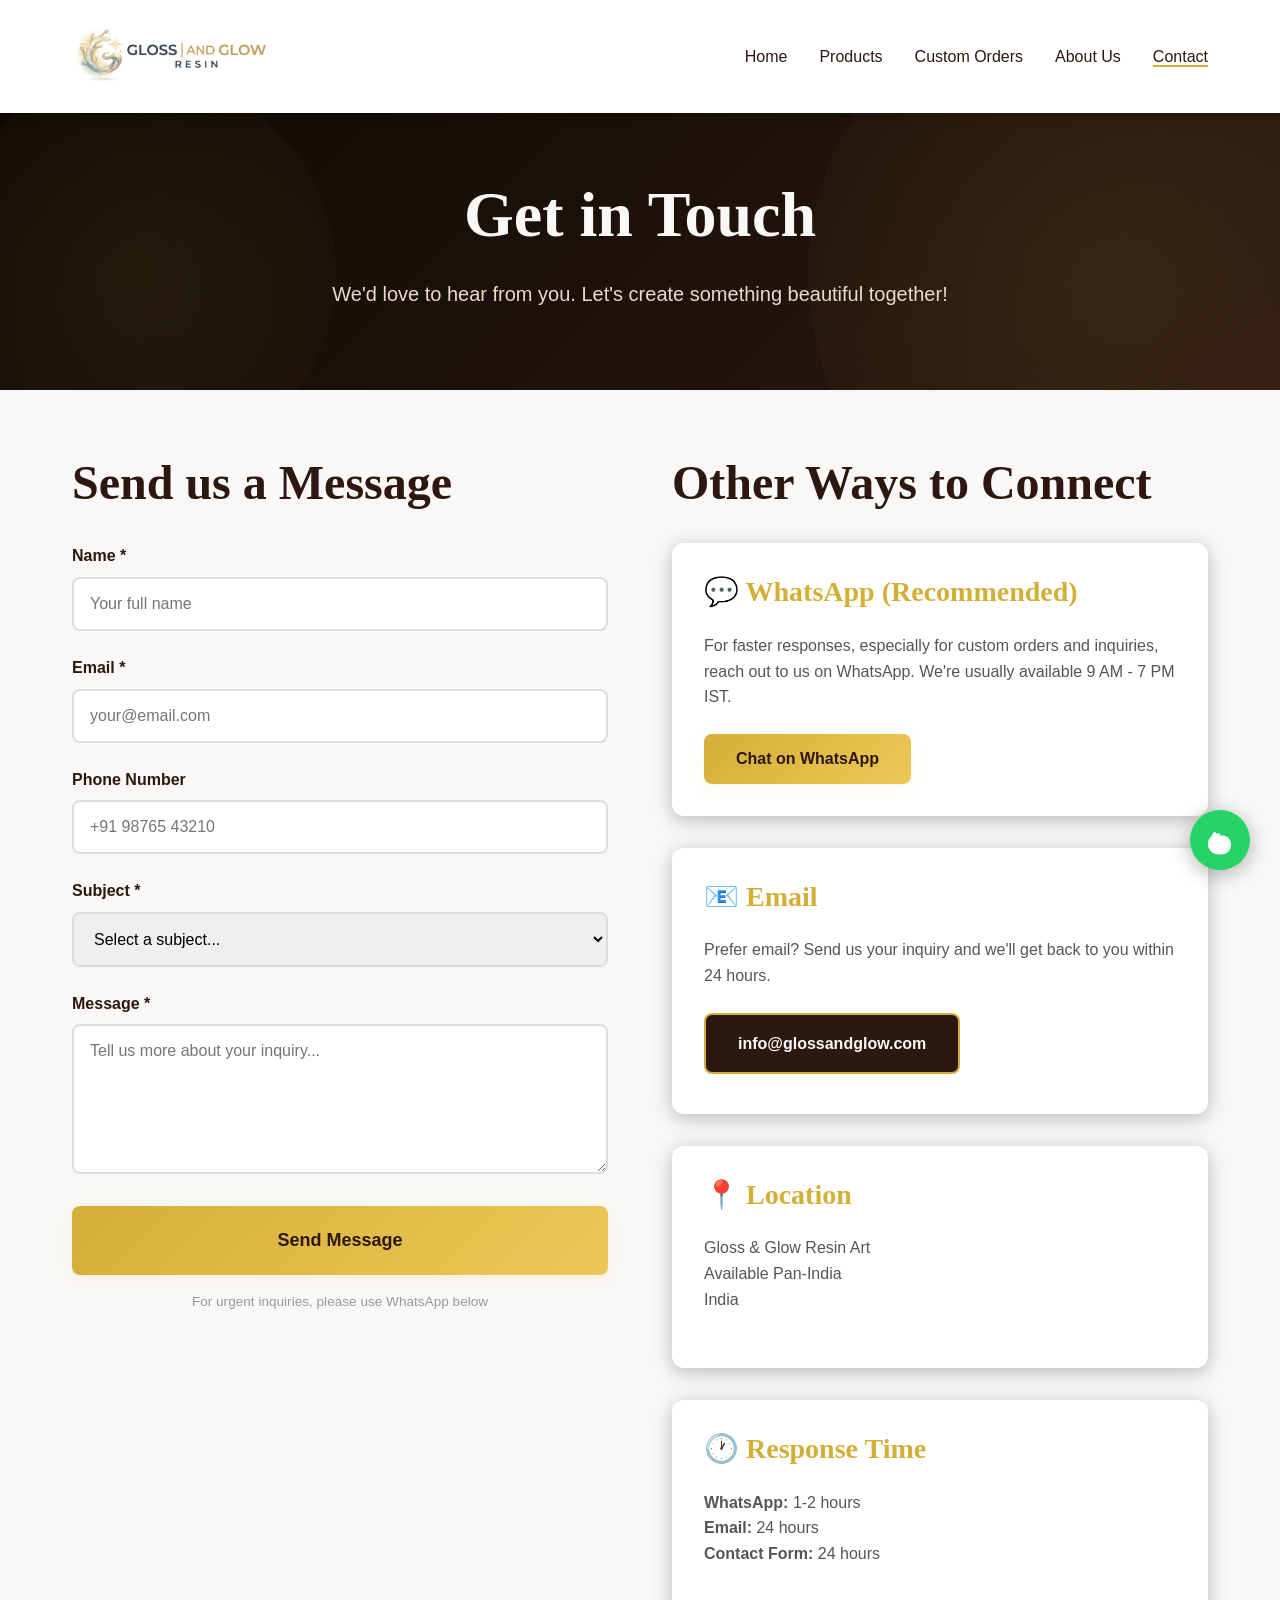
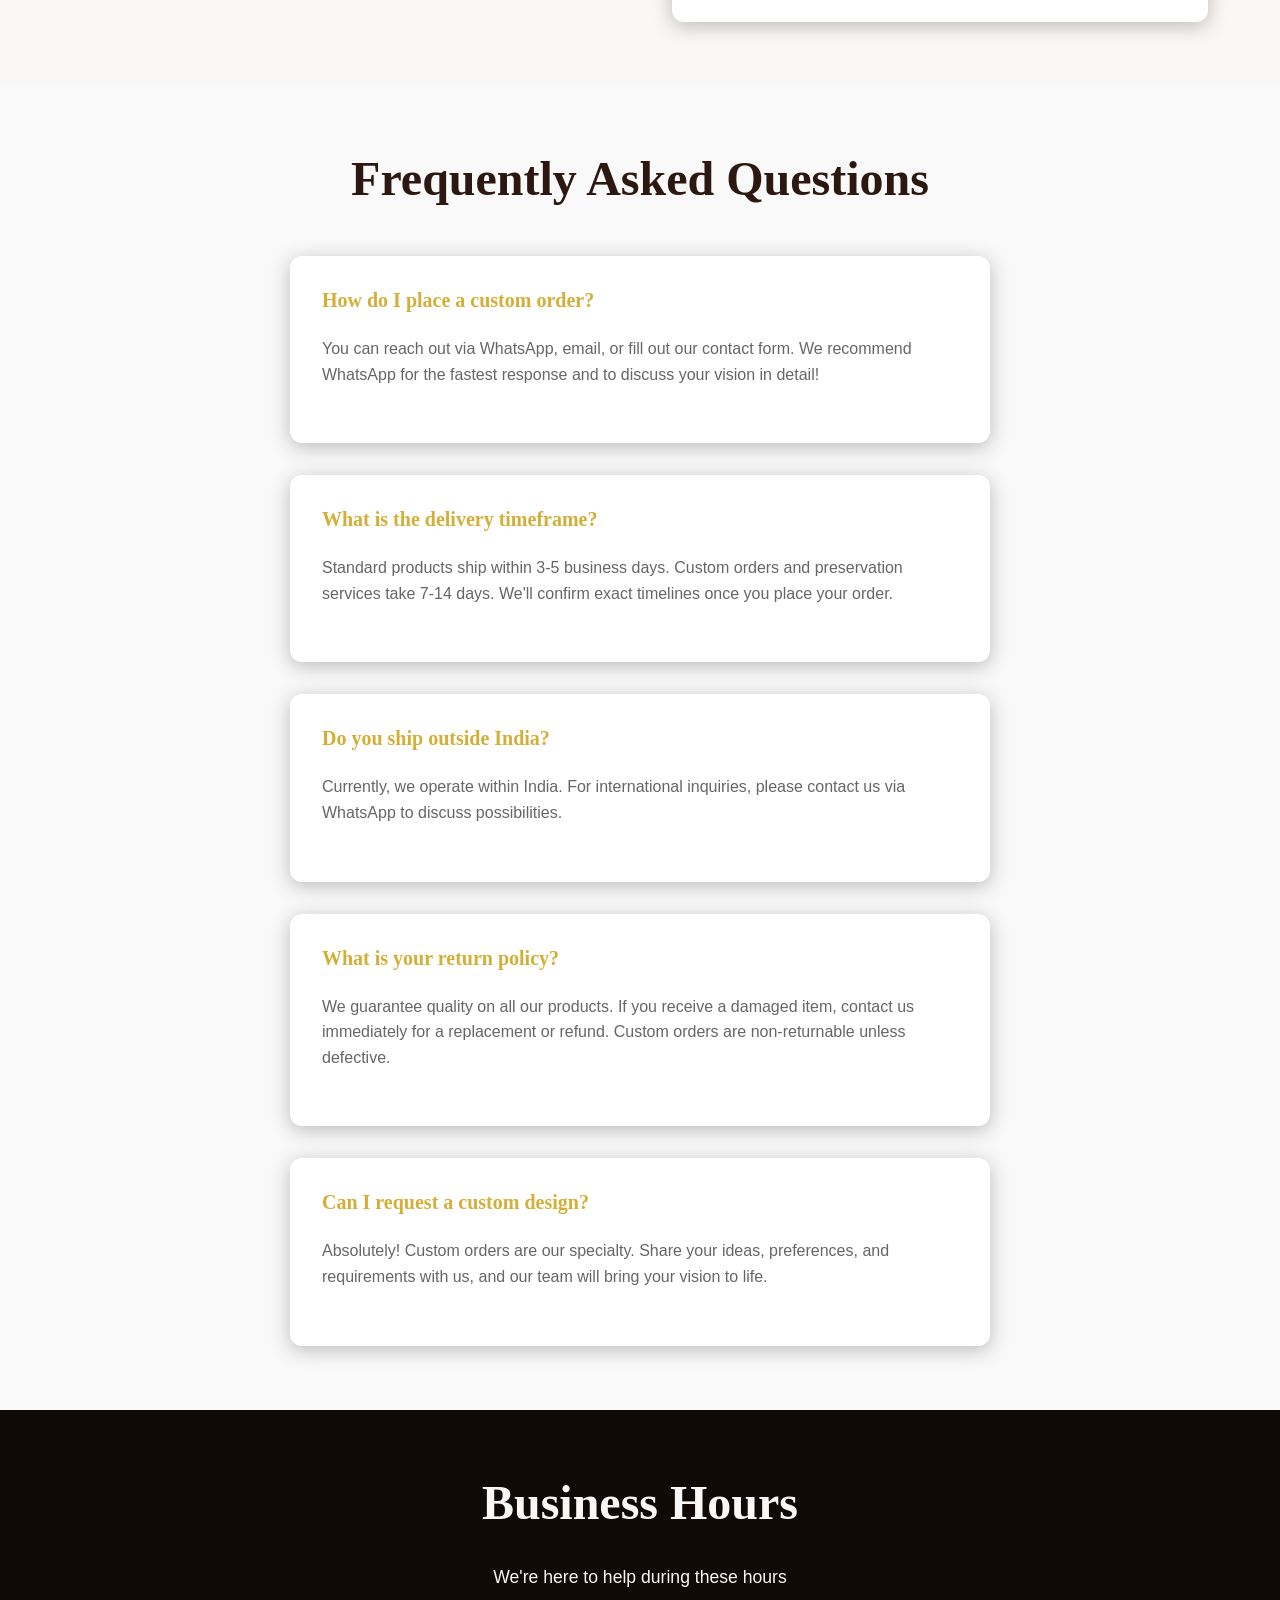
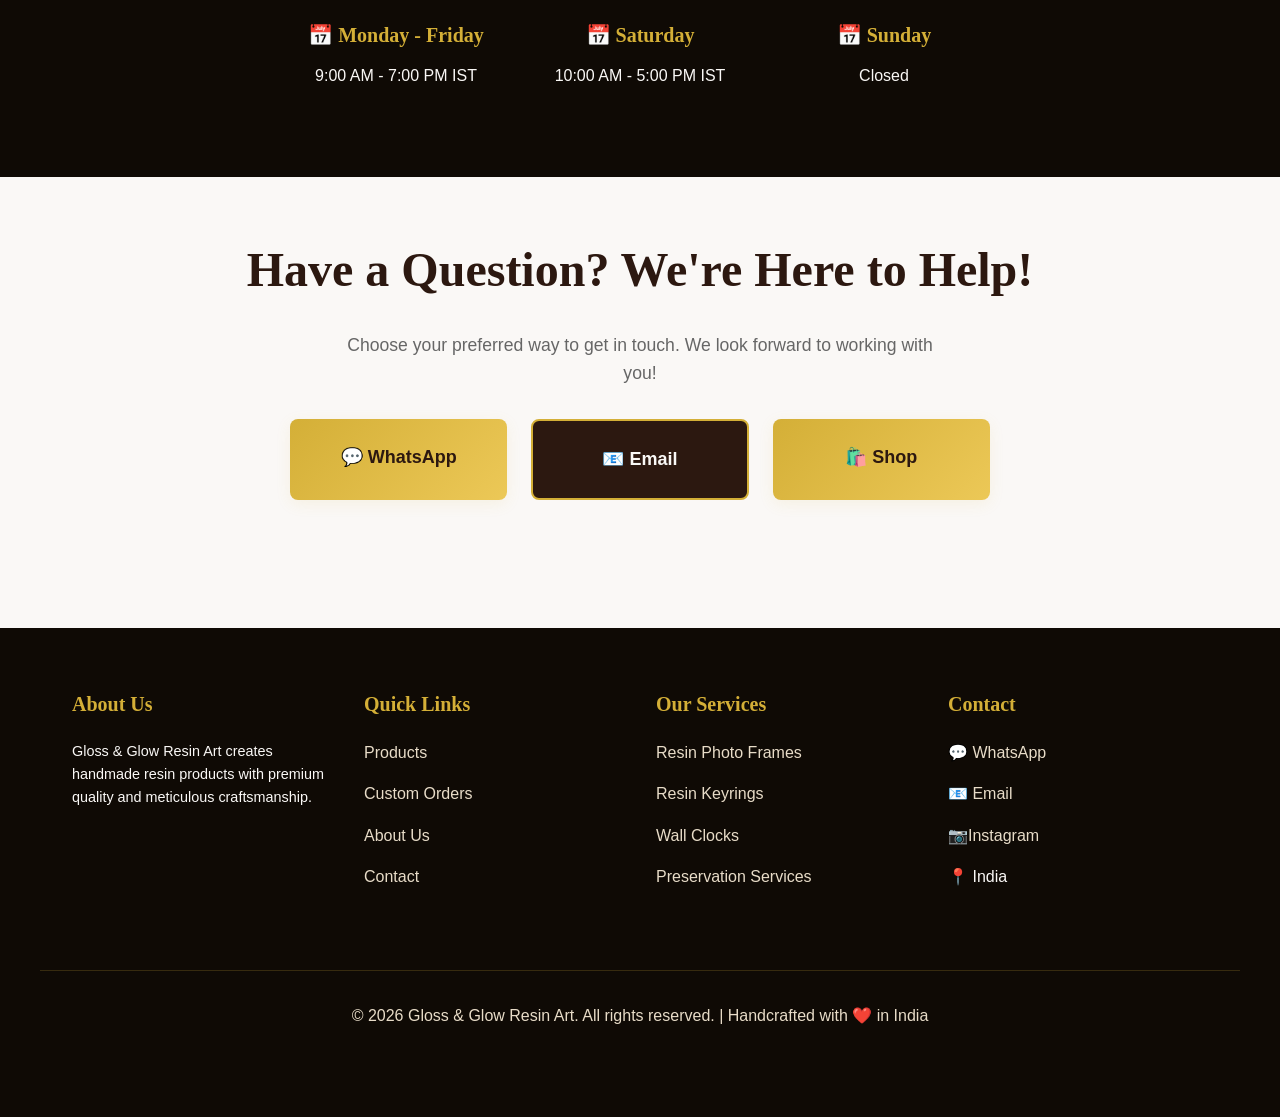
==== contact.html @ 52f79e6a "Initial commit Created from https://vercel.com/new" ====
<!DOCTYPE html>
<html lang="en">
<head>
  <meta charset="UTF-8">
  <meta name="viewport" content="width=device-width, initial-scale=1.0">
  <meta name="description" content="Contact Gloss & Glow Resin Art - Get in touch for inquiries, custom orders, and support">
  <meta name="keywords" content="contact, customer support, inquiries, custom orders, resin art">
  <meta name="author" content="Gloss & Glow Resin Art">
  
  <!-- Open Graph Tags -->
  <meta property="og:title" content="Contact Us - Gloss & Glow Resin Art">
  <meta property="og:description" content="Get in touch with our team for inquiries and custom orders">
  <meta property="og:type" content="website">
  
  <title>Contact Us - Gloss & Glow Resin Art</title>
  <link rel="stylesheet" href="css/styles.css">
  <link rel="icon" type="image/png" href="assets/images/favicon.png">
</head>
<body>
  <!-- HEADER & NAVIGATION -->
  <header>
    <div class="header-content">
      <a href="index.html" class="logo">
        <img src="assets/images/logo.jpeg" alt="Gloss & Glow Resin Art Logo" class="logo-img">
      </a>
      
      <nav>
        <ul>
          <li><a href="index.html">Home</a></li>
          <li><a href="products.html">Products</a></li>
          <li><a href="custom-orders.html">Custom Orders</a></li>
          <li><a href="about.html">About Us</a></li>
          <li><a href="contact.html">Contact</a></li>
        </ul>
      </nav>
<button class="hamburger" id="hamburger-toggle" aria-label="Toggle navigation menu">
        <span></span>
        <span></span>
        <span></span>
      </button>
      
    </div>
  </header>


  <!-- FLOATING WHATSAPP BUTTON -->
  <a href="javascript:void(0)" class="whatsapp-float" onclick="openWhatsAppCustom('general')" title="Chat with us on WhatsApp">
    <svg viewBox="0 0 24 24" fill="white">
      <path d="M17.472 14.382c-.297-.149-1.758-.867-2.03-.967-.273-.099-.471-.148-.67.15-.197.297-.767.966-.94 1.164-.173.199-.347.223-.644.075-.297-.15-1.255-.463-2.39-1.475-.883-.788-1.48-1.761-1.653-2.059-.173-.297-.018-.458.13-.606.134-.133.298-.347.446-.52.149-.174.198-.298.298-.497.099-.198.05-.371-.025-.52-.075-.149-.669-1.612-.916-2.207-.242-.579-.487-.5-.67-.51-.173-.008-.371-.01-.57-.01-.198 0-.52.074-.792.372-.272.297-1.04 1.016-1.04 2.479 0 1.462 1.065 2.875 1.213 3.074.149.198 2.096 3.2 5.076 4.487.709.306 1.262.489 1.694.625.712.227 1.36.195 1.871.118.571-.085 1.758-.719 2.006-1.413.248-.694.248-1.289.173-1.413-.074-.124-.272-.198-.57-.347m-5.421-7.403h-.004a9.87 9.87 0 00-4.782 1.176c-1.592.887-2.848 2.217-3.448 3.719-.643 1.671-.595 3.449.068 5.122.667 1.673 1.995 3.1 3.718 3.924 1.672.748 3.97.922 6.203.471 2.555-.51 4.659-2.312 5.204-4.842.312-1.47.226-3.004-.274-4.267-.5-1.262-1.386-2.322-2.653-2.972-1.267-.65-3.093-.92-4.842-.331zm0 0"/>
    </svg>
    <div class="whatsapp-tooltip">Chat with us!</div>
  </a>

  <!-- MAIN CONTENT -->
  <main>
    <!-- HERO SECTION -->
    <section class="hero" style="padding: 4rem var(--spacing-lg) 3rem;">
      <div class="hero-content">
        <h1>Get in Touch</h1>
        <p>We'd love to hear from you. Let's create something beautiful together!</p>
      </div>
    </section>

    <!-- CONTACT SECTION -->
    <section class="section section-light">
      <div class="container">
        <div class="grid grid-2" style="gap: var(--spacing-2xl);">
          <!-- CONTACT FORM -->
          <div class="animate-on-scroll">
            <h2 style="margin-bottom: var(--spacing-lg);">Send us a Message</h2>
            
            <form id="contact-form">
              <div class="form-group">
                <label for="name">Name *</label>
                <input type="text" id="name" name="name" required placeholder="Your full name">
              </div>

              <div class="form-group">
                <label for="email">Email *</label>
                <input type="email" id="email" name="email" required placeholder="your@email.com">
              </div>

              <div class="form-group">
                <label for="phone">Phone Number</label>
                <input type="tel" id="phone" name="phone" placeholder="+91 98765 43210">
              </div>

              <div class="form-group">
                <label for="subject">Subject *</label>
                <select id="subject" name="subject" required>
                  <option value="">Select a subject...</option>
                  <option value="inquiry">Product Inquiry</option>
                  <option value="custom">Custom Order</option>
                  <option value="preservation">Preservation Service</option>
                  <option value="support">Customer Support</option>
                  <option value="partnership">Partnership</option>
                  <option value="feedback">Feedback</option>
                </select>
              </div>

              <div class="form-group">
                <label for="message">Message *</label>
                <textarea id="message" name="message" required placeholder="Tell us more about your inquiry..."></textarea>
              </div>

              <button type="submit" class="btn btn-primary btn-lg btn-block">Send Message</button>
              <p style="font-size: 0.85rem; color: #999; margin-top: var(--spacing-sm); text-align: center;">
                For urgent inquiries, please use WhatsApp below
              </p>
            </form>
          </div>

          <!-- CONTACT INFO -->
          <div class="animate-on-scroll">
            <h2 style="margin-bottom: var(--spacing-lg);">Other Ways to Connect</h2>

            <div class="card" style="margin-bottom: var(--spacing-lg);">
              <div class="card-body">
                <h3 style="color: var(--primary-color); margin-bottom: var(--spacing-md);">💬 WhatsApp (Recommended)</h3>
                <p style="margin-bottom: var(--spacing-md); color: #555;">
                  For faster responses, especially for custom orders and inquiries, reach out to us on WhatsApp. We're usually available 9 AM - 7 PM IST.
                </p>
                <button class="btn btn-primary" onclick="openWhatsAppCustom('general')">
                  Chat on WhatsApp
                </button>
              </div>
            </div>

            <div class="card" style="margin-bottom: var(--spacing-lg);">
              <div class="card-body">
                <h3 style="color: var(--primary-color); margin-bottom: var(--spacing-md);">📧 Email</h3>
                <p style="margin-bottom: var(--spacing-md); color: #555;">
                  Prefer email? Send us your inquiry and we'll get back to you within 24 hours.
                </p>
                <a href="mailto:info@glossandglow.com" class="btn btn-secondary">
                  info@glossandglow.com
                </a>
              </div>
            </div>

            <div class="card" style="margin-bottom: var(--spacing-lg);">
              <div class="card-body">
                <h3 style="color: var(--primary-color); margin-bottom: var(--spacing-md);">📍 Location</h3>
                <p style="color: #555;">
                  Gloss & Glow Resin Art<br>
                  Available Pan-India<br>
                  India
                </p>
              </div>
            </div>

            <div class="card">
              <div class="card-body">
                <h3 style="color: var(--primary-color); margin-bottom: var(--spacing-md);">🕐 Response Time</h3>
                <p style="color: #555;">
                  <strong>WhatsApp:</strong> 1-2 hours<br>
                  <strong>Email:</strong> 24 hours<br>
                  <strong>Contact Form:</strong> 24 hours
                </p>
              </div>
            </div>
          </div>
        </div>
      </div>
    </section>

    <!-- FAQ SECTION -->
    <section class="section section-light" style="background: #f9f9f9;">
      <div class="container">
        <h2 class="text-center mb-4">Frequently Asked Questions</h2>

        <div style="max-width: 700px; margin: 0 auto;">
          <div class="card animate-on-scroll" style="margin-bottom: var(--spacing-lg);">
            <div class="card-body">
              <h4 style="color: var(--primary-color); margin-bottom: var(--spacing-md);">How do I place a custom order?</h4>
              <p style="color: #666;">
                You can reach out via WhatsApp, email, or fill out our contact form. We recommend WhatsApp for the fastest response and to discuss your vision in detail!
              </p>
            </div>
          </div>

          <div class="card animate-on-scroll" style="margin-bottom: var(--spacing-lg);">
            <div class="card-body">
              <h4 style="color: var(--primary-color); margin-bottom: var(--spacing-md);">What is the delivery timeframe?</h4>
              <p style="color: #666;">
                Standard products ship within 3-5 business days. Custom orders and preservation services take 7-14 days. We'll confirm exact timelines once you place your order.
              </p>
            </div>
          </div>

          <div class="card animate-on-scroll" style="margin-bottom: var(--spacing-lg);">
            <div class="card-body">
              <h4 style="color: var(--primary-color); margin-bottom: var(--spacing-md);">Do you ship outside India?</h4>
              <p style="color: #666;">
                Currently, we operate within India. For international inquiries, please contact us via WhatsApp to discuss possibilities.
              </p>
            </div>
          </div>

          <div class="card animate-on-scroll" style="margin-bottom: var(--spacing-lg);">
            <div class="card-body">
              <h4 style="color: var(--primary-color); margin-bottom: var(--spacing-md);">What is your return policy?</h4>
              <p style="color: #666;">
                We guarantee quality on all our products. If you receive a damaged item, contact us immediately for a replacement or refund. Custom orders are non-returnable unless defective.
              </p>
            </div>
          </div>

          <div class="card animate-on-scroll">
            <div class="card-body">
              <h4 style="color: var(--primary-color); margin-bottom: var(--spacing-md);">Can I request a custom design?</h4>
              <p style="color: #666;">
                Absolutely! Custom orders are our specialty. Share your ideas, preferences, and requirements with us, and our team will bring your vision to life.
              </p>
            </div>
          </div>
        </div>
      </div>
    </section>

    <!-- BUSINESS HOURS SECTION -->
    <section class="section section-dark">
      <div class="container text-center">
        <h2 class="text-light mb-3">Business Hours</h2>
        <p class="text-light" style="max-width: 600px; margin: 0 auto 2rem; font-size: 1.1rem;">
          We're here to help during these hours
        </p>

        <div class="grid grid-3" style="max-width: 700px; margin: 0 auto;">
          <div>
            <h4 class="text-light" style="color: var(--primary-color); margin-bottom: var(--spacing-sm);">📅 Monday - Friday</h4>
            <p class="text-light">9:00 AM - 7:00 PM IST</p>
          </div>
          <div>
            <h4 class="text-light" style="color: var(--primary-color); margin-bottom: var(--spacing-sm);">📅 Saturday</h4>
            <p class="text-light">10:00 AM - 5:00 PM IST</p>
          </div>
          <div>
            <h4 class="text-light" style="color: var(--primary-color); margin-bottom: var(--spacing-sm);">📅 Sunday</h4>
            <p class="text-light">Closed</p>
          </div>
        </div>
      </div>
    </section>

    <!-- CTA SECTION -->
    <section class="section section-light">
      <div class="container text-center">
        <h2 class="mb-3">Have a Question? We're Here to Help!</h2>
        <p style="max-width: 600px; margin: 0 auto 2rem; font-size: 1.1rem; color: #666;">
          Choose your preferred way to get in touch. We look forward to working with you!
        </p>
        <div class="grid grid-3" style="max-width: 700px; margin: 0 auto; gap: var(--spacing-md);">
          <a href="javascript:void(0)" onclick="openWhatsAppCustom('general')" class="btn btn-primary btn-lg">💬 WhatsApp</a>
          <a href="mailto:info@glossandglow.com" class="btn btn-secondary btn-lg">📧 Email</a>
          <a href="products.html" class="btn btn-primary btn-lg">🛍️ Shop</a>
        </div>
      </div>
    </section>
  </main>

  <!-- FOOTER -->
  <footer>
    <div class="footer-content">
      <div class="footer-section">
        <h4>About Us</h4>
        <p style="font-size: 0.9rem;">Gloss & Glow Resin Art creates handmade resin products with premium quality and meticulous craftsmanship.</p>
      </div>

      <div class="footer-section">
        <h4>Quick Links</h4>
        <ul>
          <li><a href="products.html">Products</a></li>
          <li><a href="custom-orders.html">Custom Orders</a></li>
          <li><a href="about.html">About Us</a></li>
          <li><a href="contact.html">Contact</a></li>
        </ul>
      </div>

      <div class="footer-section">
        <h4>Our Services</h4>
        <ul>
          <li><a href="#">Resin Photo Frames</a></li>
          <li><a href="#">Resin Keyrings</a></li>
          <li><a href="#">Wall Clocks</a></li>
          <li><a href="custom-orders.html">Preservation Services</a></li>
        </ul>
      </div>

      <div class="footer-section">
        <h4>Contact</h4>
        <ul>
          <li><a href="javascript:void(0)" onclick="openWhatsAppCustom('general')">💬 WhatsApp</a></li>
          <li><a href="mailto:glossandglowresin@gmail.com">📧 Email</a></li>
          <li><a href="https://www.instagram.com/glossandglowresin7" target="_blank">📷Instagram</a></li>
          <li>📍 India</li>
        </ul>
      </div>
    </div>

    <div class="footer-bottom">
      <p>&copy; 2026 Gloss & Glow Resin Art. All rights reserved. | Handcrafted with ❤️ in India</p>
    </div>
  </footer>

  <!-- SCRIPTS -->
  <script src="js/products.js"></script>
  <script src="js/utils.js"></script>
  <script>
    document.addEventListener('DOMContentLoaded', () => {
      setActiveNav('contact.html');

      // Contact form submission
      const contactForm = document.getElementById('contact-form');
      if (contactForm) {
        contactForm.addEventListener('submit', (e) => {
          e.preventDefault();

          const name = document.getElementById('name').value;
          const email = document.getElementById('email').value;
          const phone = document.getElementById('phone').value;
          const subject = document.getElementById('subject').value;
          const message = document.getElementById('message').value;

          // Create WhatsApp message
          let whatsappMessage = `*New Contact Form Submission*\n\n`;
          whatsappMessage += `*Name:* ${name}\n`;
          whatsappMessage += `*Email:* ${email}\n`;
          if (phone) whatsappMessage += `*Phone:* ${phone}\n`;
          whatsappMessage += `*Subject:* ${subject}\n`;
          whatsappMessage += `*Message:* ${message}`;

          const phoneNumber = '918699589709'; // Replace with actual number
          const encodedMessage = encodeURIComponent(whatsappMessage);
          window.open(`https://wa.me/${phoneNumber}?text=${encodedMessage}`, '_blank');

          // Show confirmation
          alert('Thank you for reaching out! Your message will be sent to our WhatsApp.');
          contactForm.reset();
        });
      }
    });
  </script>
</body>
</html>
---- css/styles.css ----
/* ===================================
   GLOSS & GLOW RESIN ART - Global Styles
   Premium, Elegant Design with 3D Effects
   =================================== */

:root {
  /* Color Palette */
  --primary-color: #d4af37;
  --secondary-color: #2c1810;
  --dark-bg: #0f0a05;
  --light-bg: #faf8f6;
  --accent-color: #e8dcc8;
  --text-dark: #2c1810;
  --text-light: #faf8f6;
  --border-color: #d4af37;
  --shadow-light: rgba(212, 175, 55, 0.1);
  --shadow-dark: rgba(0, 0, 0, 0.25);

  /* Typography */
  --font-primary: 'Segoe UI', Tahoma, Geneva, Verdana, sans-serif;
  --font-heading: 'Georgia', serif;
  --font-size-base: 16px;
  --line-height-base: 1.6;

  /* Spacing */
  --spacing-xs: 0.5rem;
  --spacing-sm: 1rem;
  --spacing-md: 1.5rem;
  --spacing-lg: 2rem;
  --spacing-xl: 3rem;
  --spacing-2xl: 4rem;

  /* Border Radius */
  --radius-sm: 4px;
  --radius-md: 8px;
  --radius-lg: 12px;
  --radius-xl: 16px;

  /* Transitions */
  --transition-fast: 0.2s ease;
  --transition-normal: 0.3s ease;
  --transition-slow: 0.5s ease;

  /* Z-index */
  --z-base: 1;
  --z-dropdown: 10;
  --z-sticky: 20;
  --z-modal: 100;
  --z-floating: 999;
}

/* ===================================
   RESET & BASE STYLES
   =================================== */

* {
  margin: 0;
  padding: 0;
  box-sizing: border-box;
}

html {
  scroll-behavior: smooth;
  font-size: var(--font-size-base);
}

body {
  font-family: var(--font-primary);
  background-color: var(--light-bg);
  color: var(--text-dark);
  line-height: var(--line-height-base);
  overflow-x: hidden;
}

/* ===================================
   TYPOGRAPHY
   =================================== */

h1, h2, h3, h4, h5, h6 {
  font-family: var(--font-heading);
  color: var(--text-dark);
  line-height: 1.2;
  margin-bottom: var(--spacing-md);
}

h1 {
  font-size: clamp(2rem, 8vw, 4rem);
  font-weight: 700;
}

h2 {
  font-size: clamp(1.75rem, 6vw, 3rem);
  font-weight: 600;
}

h3 {
  font-size: clamp(1.25rem, 4vw, 1.75rem);
  font-weight: 600;
}

h4 {
  font-size: 1.25rem;
  font-weight: 600;
}

p {
  margin-bottom: var(--spacing-md);
}

a {
  color: var(--primary-color);
  text-decoration: none;
  transition: color var(--transition-normal);
}

a:hover {
  color: var(--secondary-color);
}

/* ===================================
   BUTTONS
   =================================== */

.btn {
  display: inline-block;
  padding: var(--spacing-sm) var(--spacing-lg);
  border: none;
  border-radius: var(--radius-md);
  font-family: var(--font-primary);
  font-size: 1rem;
  font-weight: 600;
  cursor: pointer;
  transition: all var(--transition-normal);
  position: relative;
  overflow: hidden;
}

.btn::before {
  content: '';
  position: absolute;
  top: 50%;
  left: 50%;
  width: 0;
  height: 0;
  border-radius: 50%;
  background: rgba(255, 255, 255, 0.3);
  transform: translate(-50%, -50%);
  transition: width 0.6s, height 0.6s;
}

.btn:active::before {
  width: 300px;
  height: 300px;
}

.btn-primary {
  background: linear-gradient(135deg, #d4af37, #ecc857);
  color: var(--secondary-color);
  box-shadow: 0 4px 15px var(--shadow-light);
}

.btn-primary:hover {
  transform: translateY(-2px);
  box-shadow: 0 6px 25px var(--shadow-light);
}

.btn-secondary {
  background: var(--secondary-color);
  color: var(--text-light);
  border: 2px solid var(--primary-color);
}

.btn-secondary:hover {
  background: var(--primary-color);
  color: var(--secondary-color);
  transform: translateY(-2px);
}

.btn-sm {
  padding: var(--spacing-xs) var(--spacing-md);
  font-size: 0.875rem;
}

.btn-lg {
  padding: var(--spacing-md) var(--spacing-xl);
  font-size: 1.125rem;
}

.btn-block {
  display: block;
  width: 100%;
}

/* ===================================
   LAYOUT
   =================================== */

.container {
  max-width: 1200px;
  margin: 0 auto;
  padding: 0 var(--spacing-lg);
}

.section {
  padding: var(--spacing-2xl) 0;
}

.section-light {
  background-color: var(--light-bg);
}

.section-dark {
  background-color: var(--dark-bg);
  color: var(--text-light);
}

/* ===================================
   GRID SYSTEM
   =================================== */

.grid {
  display: grid;
  gap: var(--spacing-lg);
}

.grid-2 {
  grid-template-columns: repeat(2, 1fr);
}

.grid-3 {
  grid-template-columns: repeat(3, 1fr);
}

.grid-4 {
  grid-template-columns: repeat(4, 1fr);
}

@media (max-width: 1024px) {
  .grid-4 {
    grid-template-columns: repeat(2, 1fr);
  }

  .grid-3 {
    grid-template-columns: repeat(2, 1fr);
  }
}

@media (max-width: 768px) {
  .grid-2,
  .grid-3,
  .grid-4 {
    grid-template-columns: 1fr;
  }
}

/* ===================================
   CARD STYLES
   =================================== */

.card {
  background: white;
  border-radius: var(--radius-lg);
  overflow: hidden;
  box-shadow: 0 4px 20px var(--shadow-dark);
  transition: all var(--transition-normal);
  perspective: 1000px;
}

.card:hover {
  transform: translateY(-10px) scale(1.02);
  box-shadow: 0 12px 35px var(--shadow-dark);
}

.card-image {
  width: 100%;
  height: 280px;
  overflow: hidden;
  background: linear-gradient(135deg, #d4af37, #ecc857);
  position: relative;
}

.card-image img {
  width: 100%;
  height: 100%;
  object-fit: cover;
  transition: transform var(--transition-slow);
}

.card:hover .card-image img {
  transform: scale(1.1) rotate(1deg);
}

.card-body {
  padding: var(--spacing-lg);
}

.card-title {
  font-family: var(--font-heading);
  font-size: 1.25rem;
  color: var(--text-dark);
  margin-bottom: var(--spacing-sm);
}

.card-price {
  font-size: 1.5rem;
  font-weight: 700;
  color: var(--primary-color);
  margin-bottom: var(--spacing-sm);
}

.card-description {
  font-size: 0.9rem;
  color: #666;
  margin-bottom: var(--spacing-md);
  line-height: 1.5;
}

.card-footer {
  display: flex;
  gap: var(--spacing-sm);
  margin-top: var(--spacing-md);
}

/* ===================================
   HEADER & NAVIGATION
   =================================== */

header {
  background: white;
  box-shadow: 0 2px 10px var(--shadow-dark);
  position: sticky;
  top: 0;
  z-index: var(--z-sticky);
  transition: all var(--transition-normal);
}

.header-content {
  display: flex;
  justify-content: space-between;
  align-items: center;
  padding: var(--spacing-md) var(--spacing-lg);
  max-width: 1200px;
  margin: 0 auto;
}

.logo {
  display: flex;
  align-items: center;
  gap: var(--spacing-sm);
  font-family: var(--font-heading);
  font-size: 1.5rem;
  font-weight: 700;
  color: var(--primary-color);
  text-decoration: none;
  flex-shrink: 0; /* prevent shrinking when space is tight */
}

.logo-img {
   height: 65px;
   width: auto;
   object-fit: contain;
   flex-shrink: 0; /* keep original size */
   max-height: 65px;
   min-height: 40px; /* ensure it doesn't become negligible */
}

nav ul {
  display: flex;
  list-style: none;
  gap: var(--spacing-lg);
  align-items: center;
}

nav a {
  color: var(--text-dark);
  font-weight: 500;
  position: relative;
  padding-bottom: 2px;
}

nav a::after {
  content: '';
  position: absolute;
  bottom: 0;
  left: 0;
  width: 0;
  height: 2px;
  background: var(--primary-color);
  transition: width var(--transition-normal);
}

nav a:hover::after,
nav a.active::after {
  width: 100%;
}

.nav-right {
  display: flex;
  align-items: center;
  gap: var(--spacing-md);
}



/* Hamburger Menu Button */
.hamburger {
  display: none;
  flex-direction: column;
  gap: 6px;
  background: none;
  border: none;
  cursor: pointer;
  padding: var(--spacing-sm);
  z-index: var(--z-dropdown);
}

.hamburger span {
  width: 24px;
  height: 3px;
  background: var(--text-dark);
  border-radius: 2px;
  transition: all var(--transition-normal);
  transform-origin: center;
}

.hamburger.active span:nth-child(1) {
  transform: rotate(45deg) translateY(10px);
}

.hamburger.active span:nth-child(2) {
  opacity: 0;
}

.hamburger.active span:nth-child(3) {
  transform: rotate(-45deg) translateY(-10px);
}

/* Mobile Navigation Menu */
nav {
  position: relative;
}

nav.mobile-menu-open {
  display: block;
}

nav.mobile-menu-open ul {
  position: fixed;
  top: 60px;
  right: -100%;
  width: 100%;
  max-width: 350px;
  height: calc(100vh - 60px);
  background: white;
  flex-direction: column;
  padding: var(--spacing-lg) var(--spacing-md);
  gap: var(--spacing-md);
  box-shadow: -2px 0 10px var(--shadow-dark);
  overflow-y: auto;
  z-index: var(--z-modal);
  transition: right var(--transition-normal);
}

nav.mobile-menu-open ul.show {
  right: 0;
}

nav.mobile-menu-open ul li {
  padding: var(--spacing-sm) 0;
  border-bottom: 1px solid var(--border-color);
}

nav.mobile-menu-open ul li:last-child {
  border-bottom: none;
}

nav.mobile-menu-open ul a {
  display: block;
  color: var(--text-dark);
  text-decoration: none;
  font-weight: 500;
  padding: var(--spacing-sm) var(--spacing-sm);
}

nav.mobile-menu-open ul a:hover {
  color: var(--primary-color);
}

/* Desktop (no changes) */
@media (min-width: 769px) {
  nav ul {
    display: flex !important;
  }

  .hamburger {
    display: none !important;
  }

  nav {
    position: relative;
  }

  nav ul {
    position: static !important;
    width: auto !important;
    height: auto !important;
    background: transparent !important;
    box-shadow: none !important;
    flex-direction: row;
    right: auto !important;
    top: auto !important;
    max-width: none !important;
    padding: 0 !important;
    gap: var(--spacing-lg);
    padding: 0 !important;
  }

  nav ul li {
    border-bottom: none !important;
    padding: 0 !important;
  }

  nav ul a {
    color: var(--text-dark);
  }
}

/* Mobile (< 768px) */
@media (max-width: 768px) {
  .header-content {
    padding: var(--spacing-md);
  }

  .hamburger {
    display: flex;
  }

  .logo {
    font-size: 1.25rem;
    flex-shrink: 0;
  }

  .logo-img {
    width: auto;
    height: 40px; /* slightly larger mobile height */
    max-height: 40px;
    min-height: 40px;
    flex-shrink: 0;
  }

  /* Hide nav by default on mobile, show via JavaScript */
  nav ul {
    position: fixed;
    top: 60px;
    right: -100%;
    width: 100%;
    max-width: 350px;
    height: calc(100vh - 60px);
    background: white;
    flex-direction: column;
    padding: var(--spacing-lg) var(--spacing-md);
    gap: var(--spacing-md);
    box-shadow: -2px 0 10px var(--shadow-dark);
    overflow-y: auto;
    z-index: var(--z-modal);
    transition: right var(--transition-normal);
    display: flex;
  }

  nav ul.show {
    right: 0;
  }

  nav ul li {
    padding: var(--spacing-sm) 0;
    border-bottom: 1px solid var(--border-color);
  }

  nav ul li:last-child {
    border-bottom: none;
  }

  nav a {
    display: block;
    color: var(--text-dark);
    text-decoration: none;
    font-weight: 500;
    padding: var(--spacing-sm) var(--spacing-sm);
    position: relative;
  }

  nav a::after {
    display: none;
  }

  nav a:hover {
    color: var(--primary-color);
  }
}

/* ===================================
   FOOTER
   =================================== */

footer {
  background: var(--dark-bg);
  color: var(--text-light);
  padding: var(--spacing-2xl) 0 var(--spacing-lg);
  margin-top: var(--spacing-2xl);
}

.footer-content {
  display: grid;
  grid-template-columns: repeat(4, 1fr);
  gap: var(--spacing-lg);
  margin-bottom: var(--spacing-2xl);
  max-width: 1200px;
  margin-left: auto;
  margin-right: auto;
  padding: 0 var(--spacing-lg);
}

.footer-section h4 {
  color: var(--primary-color);
  margin-bottom: var(--spacing-md);
}

.footer-section ul {
  list-style: none;
}

.footer-section li {
  margin-bottom: var(--spacing-sm);
}

.footer-section a {
  color: var(--accent-color);
}

.footer-section a:hover {
  color: var(--primary-color);
}

.footer-bottom {
  border-top: 1px solid rgba(212, 175, 55, 0.2);
  padding-top: var(--spacing-lg);
  text-align: center;
  color: var(--accent-color);
  max-width: 1200px;
  margin: 0 auto;
  padding-bottom: var(--spacing-lg);
  padding-left: var(--spacing-lg);
  padding-right: var(--spacing-lg);
}

@media (max-width: 1024px) {
  .footer-content {
    grid-template-columns: repeat(2, 1fr);
  }
}

@media (max-width: 768px) {
  .footer-content {
    grid-template-columns: 1fr;
  }
}

/* ===================================
   HERO SECTION
   =================================== */

.hero {
  background: linear-gradient(135deg, var(--dark-bg), #2c1810);
  color: var(--text-light);
  padding: 6rem var(--spacing-lg) 4rem;
  text-align: center;
  position: relative;
  overflow: hidden;
}

.hero::before {
  content: '';
  position: absolute;
  top: -50%;
  right: -10%;
  width: 600px;
  height: 600px;
  background: radial-gradient(circle, rgba(212, 175, 55, 0.1), transparent);
  border-radius: 50%;
  animation: float 8s ease-in-out infinite;
}

.hero::after {
  content: '';
  position: absolute;
  bottom: -30%;
  left: -5%;
  width: 400px;
  height: 400px;
  background: radial-gradient(circle, rgba(212, 175, 55, 0.08), transparent);
  border-radius: 50%;
  animation: float 10s ease-in-out infinite reverse;
}

.hero-content {
  position: relative;
  z-index: 1;
  max-width: 800px;
  margin: 0 auto;
}

.hero h1 {
  color: var(--text-light);
  margin-bottom: var(--spacing-md);
  animation: slideInDown 0.8s ease;
}

.hero p {
  font-size: 1.25rem;
  color: var(--accent-color);
  margin-bottom: var(--spacing-lg);
  animation: slideInUp 0.8s ease;
}

.hero .btn {
  animation: slideInUp 0.8s ease 0.2s backwards;
}

/* ===================================
   3D EFFECTS & ANIMATIONS
   =================================== */

@keyframes float {
  0%, 100% { transform: translate(0, 0); }
  50% { transform: translate(20px, -20px); }
}

@keyframes slideInDown {
  from {
    opacity: 0;
    transform: translateY(-30px);
  }
  to {
    opacity: 1;
    transform: translateY(0);
  }
}

@keyframes slideInUp {
  from {
    opacity: 0;
    transform: translateY(30px);
  }
  to {
    opacity: 1;
    transform: translateY(0);
  }
}

@keyframes slideInLeft {
  from {
    opacity: 0;
    transform: translateX(-30px);
  }
  to {
    opacity: 1;
    transform: translateX(0);
  }
}

@keyframes slideInRight {
  from {
    opacity: 0;
    transform: translateX(30px);
  }
  to {
    opacity: 1;
    transform: translateX(0);
  }
}

@keyframes fadeIn {
  from { opacity: 0; }
  to { opacity: 1; }
}

@keyframes glow {
  0%, 100% { box-shadow: 0 0 20px var(--shadow-light); }
  50% { box-shadow: 0 0 40px var(--shadow-light); }
}

.animate-on-scroll {
  opacity: 0;
  transform: translateY(30px);
  transition: all var(--transition-slow);
}

.animate-on-scroll.visible {
  opacity: 1;
  transform: translateY(0);
}

/* ===================================
   PRODUCT GRID & PRODUCT CARDS
   =================================== */

.product-grid {
  display: grid;
  gap: var(--spacing-lg);
}

.products-container {
  display: grid;
  grid-template-columns: repeat(auto-fill, minmax(280px, 1fr));
  gap: var(--spacing-xl);
}

.product-card {
  background: white;
  border-radius: var(--radius-lg);
  overflow: hidden;
  box-shadow: 0 4px 20px var(--shadow-dark);
  transition: all var(--transition-normal);
  cursor: pointer;
  transform-style: preserve-3d;
}

.product-card:hover {
  transform: translateY(-15px) rotateX(5deg);
  box-shadow: 0 15px 50px var(--shadow-dark);
}

.product-image-wrapper {
  position: relative;
  width: 100%;
  height: 300px;
  overflow: hidden;
  background: linear-gradient(135deg, #d4af37, #ecc857);
}

.product-image-wrapper img {
  width: 100%;
  height: 100%;
  object-fit: cover;
  transition: transform var(--transition-slow);
}

.product-card:hover .product-image-wrapper img {
  transform: scale(1.15) rotate(2deg);
}

.product-badge {
  position: absolute;
  top: var(--spacing-md);
  right: var(--spacing-md);
  background: var(--primary-color);
  color: var(--secondary-color);
  padding: var(--spacing-xs) var(--spacing-sm);
  border-radius: var(--radius-md);
  font-weight: 700;
  font-size: 0.75rem;
}

.product-info {
  padding: var(--spacing-lg);
}

.product-name {
  font-family: var(--font-heading);
  font-size: 1.25rem;
  color: var(--text-dark);
  margin-bottom: var(--spacing-sm);
}

.product-price {
  font-size: 1.75rem;
  font-weight: 700;
  color: var(--primary-color);
  margin-bottom: var(--spacing-sm);
}

.product-category {
  display: inline-block;
  font-size: 0.75rem;
  text-transform: uppercase;
  color: var(--primary-color);
  margin-bottom: var(--spacing-md);
}

.product-actions {
  display: flex;
  gap: var(--spacing-sm);
  margin-top: var(--spacing-md);
}

.product-actions .btn {
  flex: 1;
  text-align: center;
  padding: var(--spacing-sm);
  font-size: 0.9rem;
}

/* ===================================
   CART SIDEBAR / MODAL
   =================================== */

.cart-modal {
  position: fixed;
  right: -400px;
  top: 0;
  width: 400px;
  height: 100vh;
  background: white;
  box-shadow: -2px 0 20px var(--shadow-dark);
  z-index: var(--z-modal);
  transition: right var(--transition-normal);
  overflow-y: auto;
}

.cart-modal.open {
  right: 0;
}

.cart-modal-header {
  background: linear-gradient(135deg, var(--secondary-color), #2c1810);
  color: var(--text-light);
  padding: var(--spacing-lg);
  display: flex;
  justify-content: space-between;
  align-items: center;
  font-size: 1.5rem;
  font-weight: 700;
}

.cart-close {
  background: none;
  border: none;
  color: var(--text-light);
  font-size: 1.5rem;
  cursor: pointer;
}

.cart-items {
  padding: var(--spacing-lg);
}

.cart-item {
  display: flex;
  justify-content: space-between;
  align-items: center;
  padding: var(--spacing-md);
  border-bottom: 1px solid #eee;
  animation: slideInLeft 0.3s ease;
}

.cart-item-info h4 {
  margin: 0;
}

.cart-item-price {
  font-weight: 700;
  color: var(--primary-color);
}

.cart-item-qty {
  display: flex;
  gap: var(--spacing-xs);
  align-items: center;
}

.qty-btn {
  background: none;
  border: 1px solid #ddd;
  width: 24px;
  height: 24px;
  cursor: pointer;
  border-radius: 2px;
  font-weight: bold;
}

.qty-btn:hover {
  background: #eee;
}

.cart-empty {
  text-align: center;
  padding: var(--spacing-2xl) var(--spacing-lg);
  color: #999;
}

.cart-summary {
  border-top: 2px solid #eee;
  padding: var(--spacing-lg);
  margin-top: var(--spacing-lg);
}

.summary-row {
  display: flex;
  justify-content: space-between;
  margin-bottom: var(--spacing-md);
  font-weight: 600;
}

.summary-total {
  font-size: 1.25rem;
  color: var(--primary-color);
  border-top: 1px solid #eee;
  padding-top: var(--spacing-md);
}

@media (max-width: 768px) {
  .cart-modal {
    width: 100%;
    right: -100%;
  }
}

/* ===================================
   FILTER & SORTING
   =================================== */

.filter-section {
  display: flex;
  gap: var(--spacing-lg);
  margin-bottom: var(--spacing-2xl);
  flex-wrap: wrap;
  align-items: center;
}

.filter-group {
  display: flex;
  gap: var(--spacing-sm);
  flex-wrap: wrap;
}

.filter-btn {
  padding: var(--spacing-xs) var(--spacing-md);
  border: 2px solid var(--border-color);
  border-radius: var(--radius-md);
  background: transparent;
  color: var(--text-dark);
  cursor: pointer;
  font-weight: 500;
  transition: all var(--transition-normal);
}

.filter-btn.active {
  background: var(--primary-color);
  color: var(--secondary-color);
}

/* ===================================
   FORMS
   =================================== */

.form-group {
  margin-bottom: var(--spacing-md);
}

label {
  display: block;
  margin-bottom: var(--spacing-xs);
  font-weight: 600;
  color: var(--text-dark);
}

input,
textarea,
select {
  width: 100%;
  padding: var(--spacing-sm);
  border: 2px solid #ddd;
  border-radius: var(--radius-md);
  font-family: var(--font-primary);
  font-size: 1rem;
  transition: border-color var(--transition-normal);
}

input:focus,
textarea:focus,
select:focus {
  outline: none;
  border-color: var(--primary-color);
  box-shadow: 0 0 10px var(--shadow-light);
}

textarea {
  resize: vertical;
  min-height: 150px;
}

/* ===================================
   FLOATING WHATSAPP BUTTON
   =================================== */

.whatsapp-float {
  position: fixed;
  bottom: 30px;
  right: 30px;
  width: 60px;
  height: 60px;
  background: #25d366;
  border-radius: 50%;
  display: flex;
  align-items: center;
  justify-content: center;
  cursor: pointer;
  z-index: var(--z-floating);
  box-shadow: 0 4px 20px rgba(0, 0, 0, 0.3);
  transition: all var(--transition-normal);
  text-decoration: none;
  animation: pulse 2s ease-in-out infinite;
}

.whatsapp-float:hover {
  transform: scale(1.1);
  box-shadow: 0 6px 30px rgba(0, 0, 0, 0.4);
}

.whatsapp-float svg {
  width: 35px;
  height: 35px;
  fill: white;
}

@keyframes pulse {
  0%, 100% { box-shadow: 0 4px 20px rgba(37, 211, 102, 0.5); }
  50% { box-shadow: 0 4px 30px rgba(37, 211, 102, 0.8); }
}

.whatsapp-tooltip {
  position: absolute;
  right: 75px;
  bottom: 5px;
  background: #25d366;
  color: white;
  padding: var(--spacing-sm) var(--spacing-md);
  border-radius: var(--radius-md);
  white-space: nowrap;
  font-size: 0.9rem;
  opacity: 0;
  pointer-events: none;
  transition: opacity var(--transition-normal);
  font-weight: 500;
}

.whatsapp-float:hover .whatsapp-tooltip {
  opacity: 1;
}

@media (max-width: 768px) {
  .whatsapp-float {
    bottom: 20px;
    right: 20px;
    width: 55px;
    height: 55px;
  }

  .whatsapp-float svg {
    width: 30px;
    height: 30px;
  }

  .whatsapp-tooltip {
    font-size: 0.8rem;
    right: 70px;
  }
}

/* ===================================
   GALLERY & IMAGE GALLERY
   =================================== */

.gallery {
  display: grid;
  grid-template-columns: repeat(auto-fill, minmax(250px, 1fr));
  gap: var(--spacing-lg);
}

.gallery-item {
  position: relative;
  overflow: hidden;
  border-radius: var(--radius-lg);
  height: 300px;
  cursor: pointer;
  box-shadow: 0 4px 15px var(--shadow-dark);
  transition: all var(--transition-normal);
}

.gallery-item:hover {
  transform: scale(1.05);
  box-shadow: 0 8px 30px var(--shadow-dark);
}

.gallery-item img {
  width: 100%;
  height: 100%;
  object-fit: cover;
  transition: transform var(--transition-slow);
}

.gallery-item:hover img {
  transform: scale(1.15);
}

.gallery-overlay {
  position: absolute;
  inset: 0;
  background: rgba(0, 0, 0, 0.5);
  display: flex;
  align-items: center;
  justify-content: center;
  opacity: 0;
  transition: opacity var(--transition-normal);
}

.gallery-item:hover .gallery-overlay {
  opacity: 1;
}

/* ===================================
   TEAM SECTION
   =================================== */

.team-member {
  text-align: center;
  animation: fadeIn 0.6s ease;
}

.member-image {
  width: 200px;
  height: 200px;
  margin: 0 auto var(--spacing-lg);
  border-radius: 50%;
  overflow: hidden;
  border: 5px solid var(--primary-color);
  box-shadow: 0 8px 25px var(--shadow-dark);
  transition: all var(--transition-normal);
}

.team-member:hover .member-image {
  transform: translateY(-10px);
  box-shadow: 0 12px 35px var(--shadow-dark);
}

.member-image img {
  width: 100%;
  height: 100%;
  object-fit: cover;
  pointer-events: none;
  user-select: none;

}

.member-name {
  font-family: var(--font-heading);
  font-size: 1.5rem;
  color: var(--primary-color);
  margin-bottom: var(--spacing-xs);
}

.member-title {
  color: var(--secondary-color);
  font-weight: 600;
  margin-bottom: var(--spacing-md);
}

.member-bio {
  color: #666;
  line-height: 1.6;
  margin-bottom: var(--spacing-md);
}

/* ===================================
   BREADCRUMB
   =================================== */

.breadcrumb {
  display: flex;
  gap: var(--spacing-sm);
  margin-bottom: var(--spacing-lg);
  font-size: 0.9rem;
  color: #666;
}

.breadcrumb a {
  color: var(--primary-color);
}

.breadcrumb-separator {
  color: #ddd;
}

/* ===================================
   PAGINATION
   =================================== */

.pagination {
  display: flex;
  gap: var(--spacing-sm);
  justify-content: center;
  margin-top: var(--spacing-2xl);
}

.pagination button,
.pagination a {
  padding: var(--spacing-xs) var(--spacing-sm);
  border: 2px solid var(--border-color);
  border-radius: var(--radius-md);
  background: white;
  color: var(--text-dark);
  cursor: pointer;
  font-weight: 600;
  transition: all var(--transition-normal);
  text-decoration: none;
}

.pagination a:hover,
.pagination button:hover {
  background: var(--primary-color);
  color: var(--secondary-color);
}

.pagination a.active {
  background: var(--primary-color);
  color: var(--secondary-color);
}

/* ===================================
   MODAL / DIALOG
   =================================== */

.modal {
  display: none;
  position: fixed;
  inset: 0;
  background: rgba(0, 0, 0, 0.7);
  z-index: var(--z-modal);
  align-items: center;
  justify-content: center;
}

.modal.open {
  display: flex;
}

.modal-content {
  background: white;
  border-radius: var(--radius-xl);
  padding: var(--spacing-2xl);
  max-width: 600px;
  max-height: 90vh;
  overflow-y: auto;
  animation: slideInUp 0.3s ease;
}

.modal-close {
  float: right;
  font-size: 1.5rem;
  cursor: pointer;
  color: #999;
  background: none;
  border: none;
}

.modal-close:hover {
  color: var(--text-dark);
}

/* ===================================
   UTILITY CLASSES
   =================================== */

.text-center {
  text-align: center;
}

.text-left {
  text-align: left;
}

.text-right {
  text-align: right;
}

.text-gold {
  color: var(--primary-color);
}

.text-dark {
  color: var(--secondary-color);
}

.text-light {
  color: var(--text-light);
}

.mt-1 { margin-top: var(--spacing-sm); }
.mt-2 { margin-top: var(--spacing-md); }
.mt-3 { margin-top: var(--spacing-lg); }
.mt-4 { margin-top: var(--spacing-xl); }

.mb-1 { margin-bottom: var(--spacing-sm); }
.mb-2 { margin-bottom: var(--spacing-md); }
.mb-3 { margin-bottom: var(--spacing-lg); }
.mb-4 { margin-bottom: var(--spacing-xl); }

.p-1 { padding: var(--spacing-sm); }
.p-2 { padding: var(--spacing-md); }
.p-3 { padding: var(--spacing-lg); }
.p-4 { padding: var(--spacing-xl); }

.hidden {
  display: none;
}

.visible {
  display: block;
}

.gap-1 { gap: var(--spacing-sm); }
.gap-2 { gap: var(--spacing-md); }
.gap-3 { gap: var(--spacing-lg); }

/* ===================================
   RESPONSIVE ADJUSTMENTS
   =================================== */

@media (max-width: 1024px) {
  .container {
    padding: 0 var(--spacing-md);
  }

  .section {
    padding: var(--spacing-xl) 0;
  }
}

@media (max-width: 768px) {
  :root {
    --font-size-base: 14px;
  }

  h1 {
    font-size: 2rem;
  }

  h2 {
    font-size: 1.5rem;
  }

  h3 {
    font-size: 1.25rem;
  }

  .container {
    padding: 0 var(--spacing-md);
  }

  .section {
    padding: var(--spacing-lg) 0;
  }

  .grid-2,
  .grid-3,
  .grid-4 {
    grid-template-columns: 1fr;
  }

  .hero {
    padding: 4rem var(--spacing-md) 3rem;
  }

  nav ul {
    gap: var(--spacing-md);
  }
}

/* ===================================
   ACCESSIBILITY
   =================================== */

@media (prefers-reduced-motion: reduce) {
  * {
    animation-duration: 0.01ms !important;
    animation-iteration-count: 1 !important;
    transition-duration: 0.01ms !important;
    scroll-behavior: auto !important;
  }

  html {
    scroll-behavior: auto;
  }
}

@media (prefers-color-scheme: dark) {
  body {
    background-color: var(--dark-bg);
  }

  .card {
    background: #1a1410;
    color: var(--text-light);
  }

  input,
  textarea,
  select {
    background: #1a1410;
    color: var(--text-light);
    border-color: #333;
  }
}
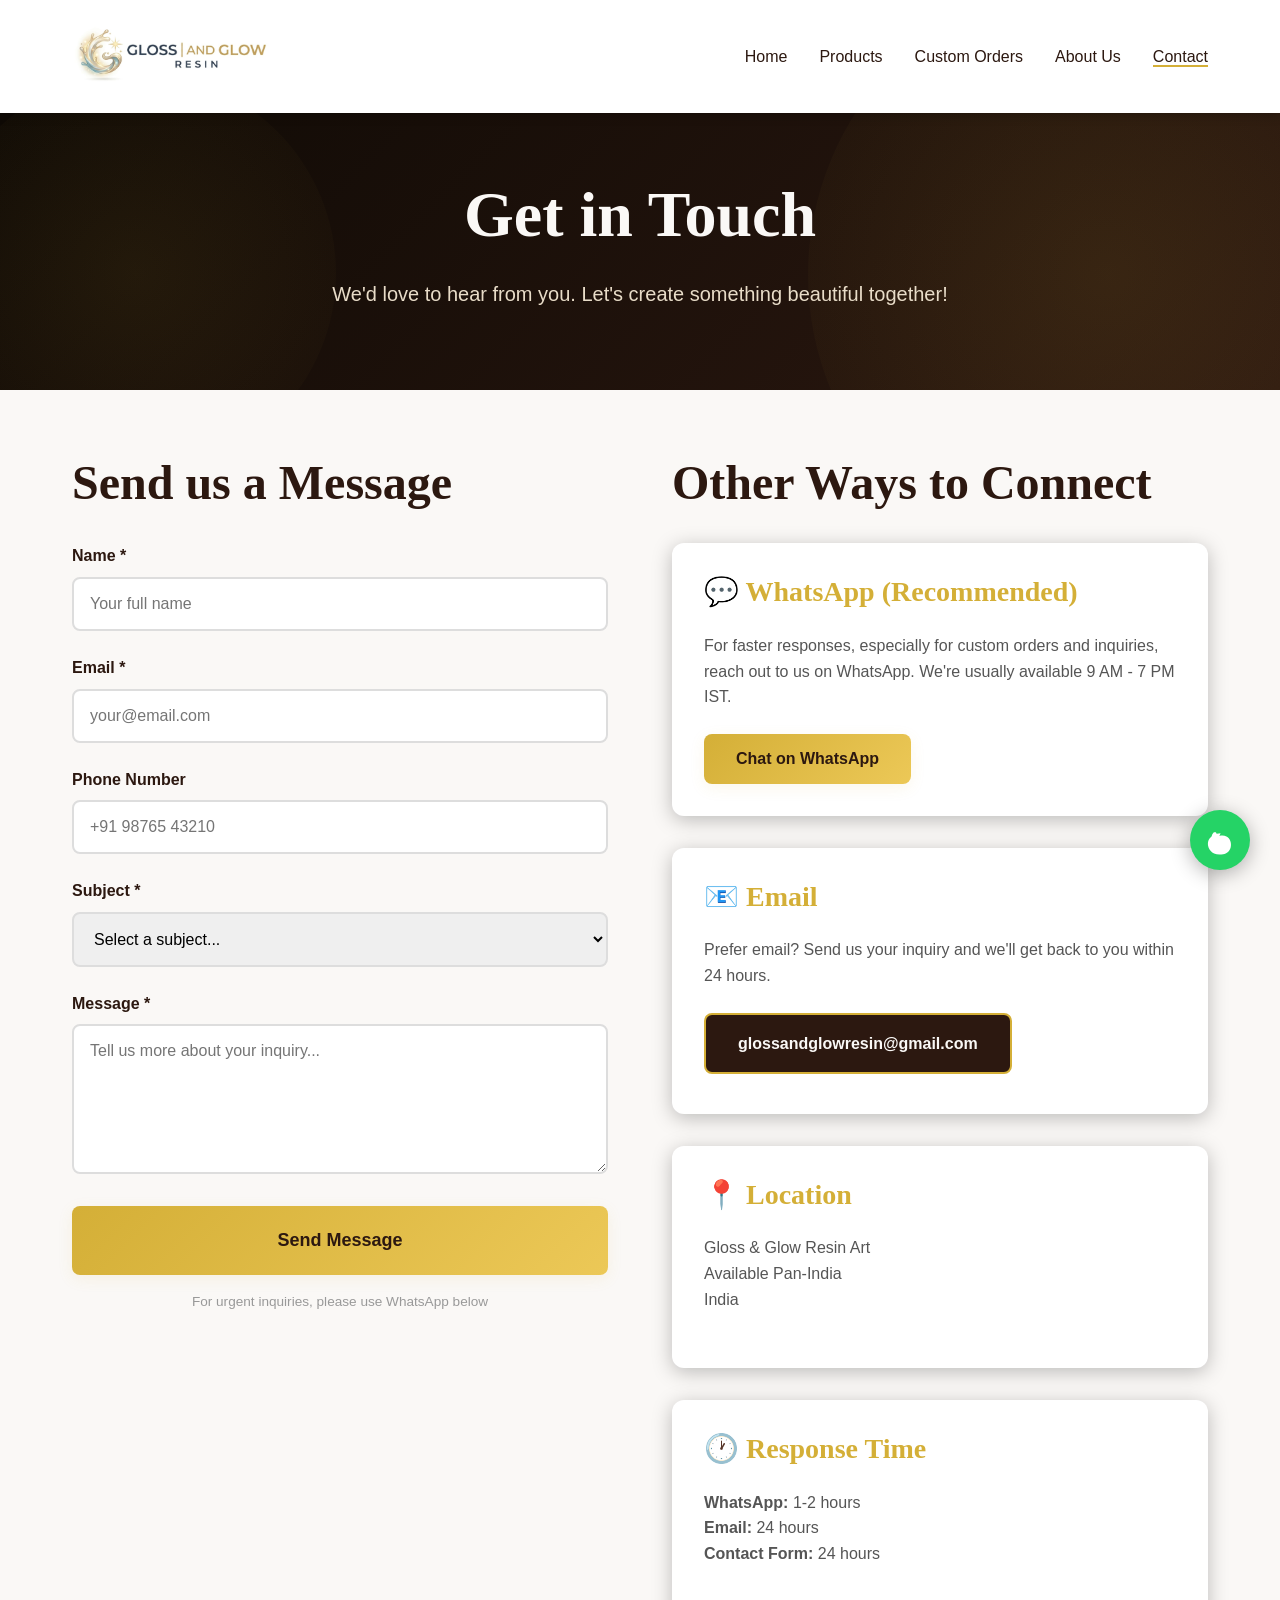
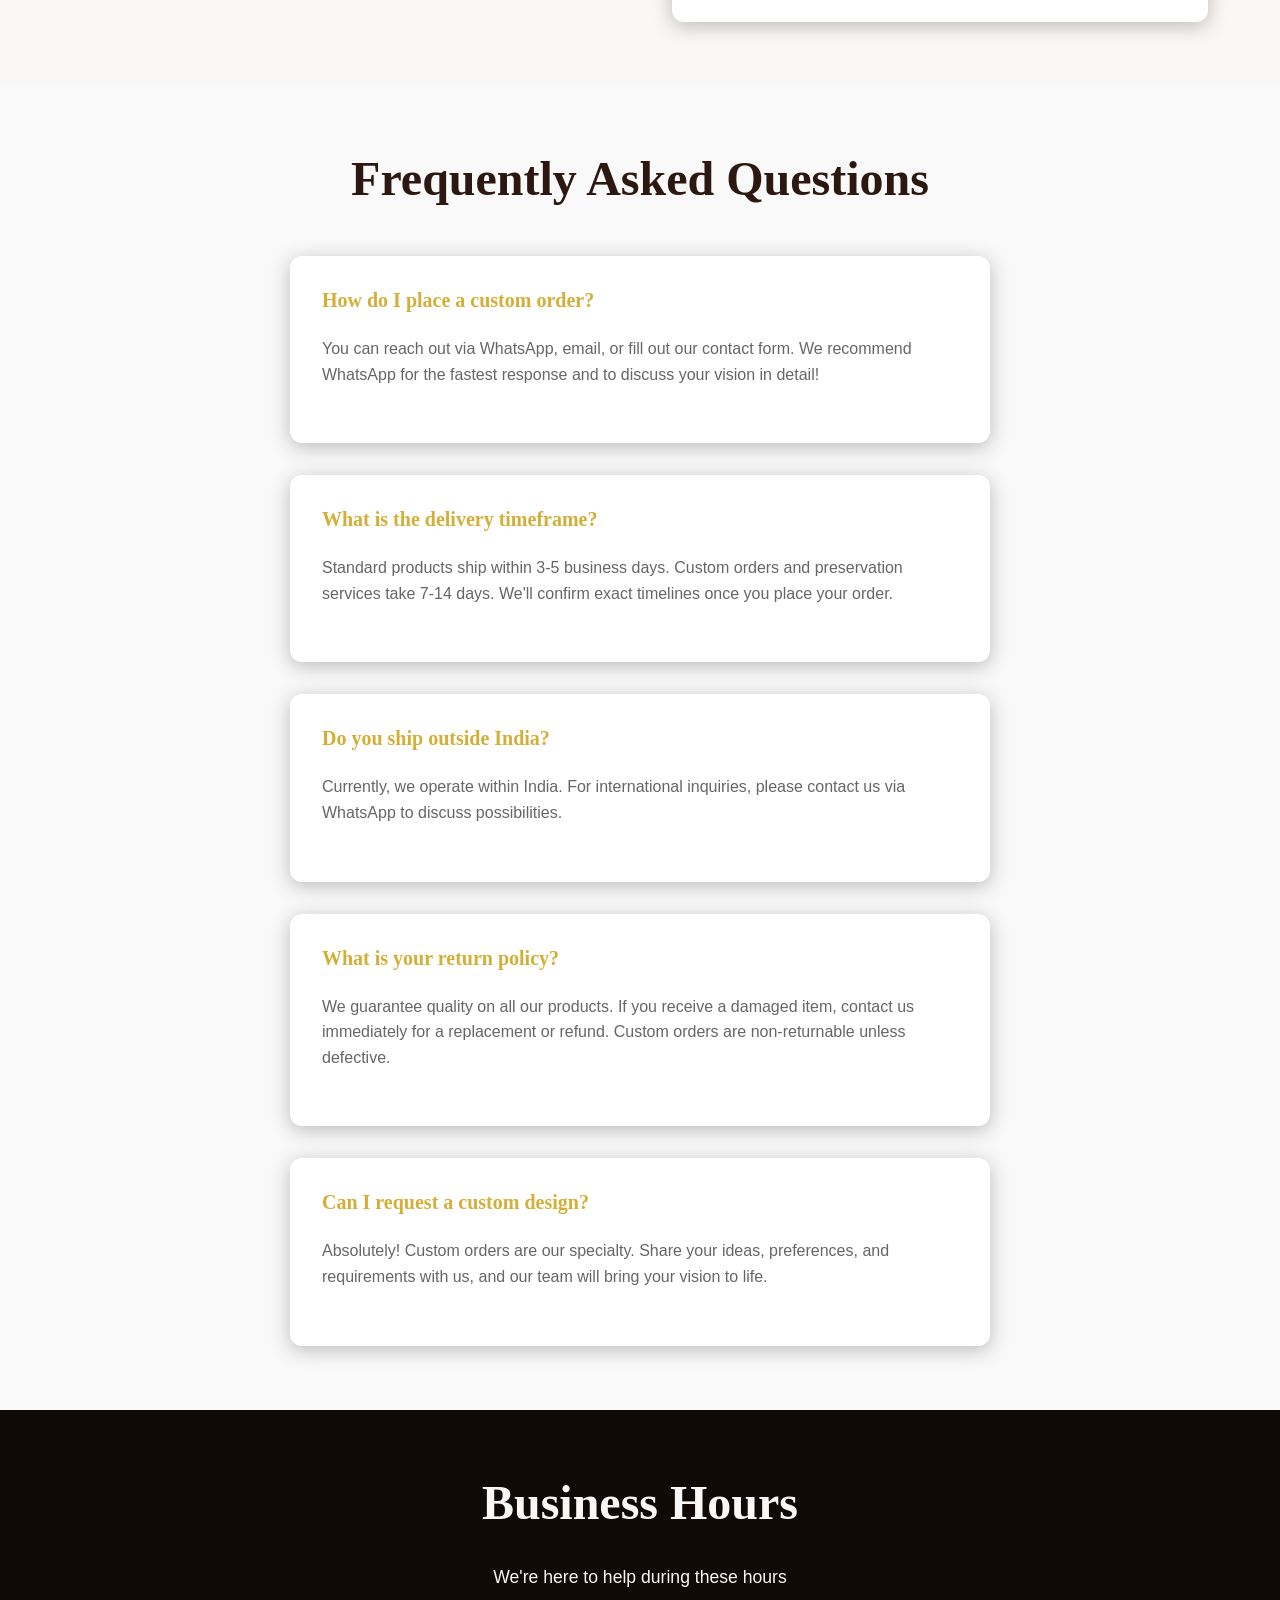
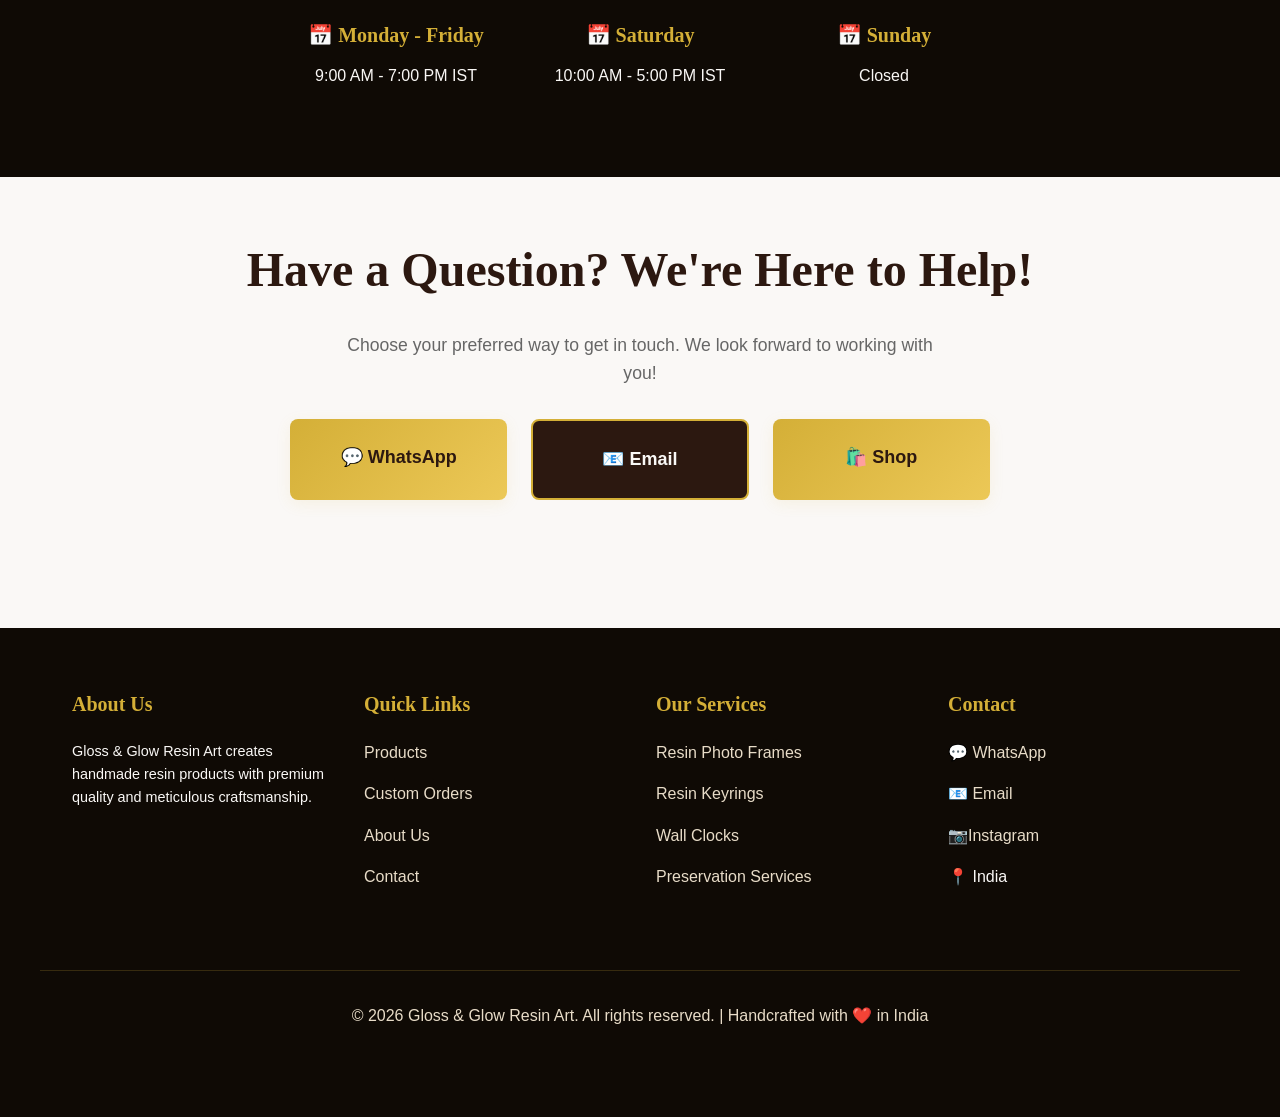
==== commit d56eff62: "Fix HTML encoding issues in contact.html" ====
--- a/contact.html
+++ b/contact.html
@@ -132,8 +132,8 @@
                 <p style="margin-bottom: var(--spacing-md); color: #555;">
                   Prefer email? Send us your inquiry and we'll get back to you within 24 hours.
                 </p>
-                <a href="mailto:info@glossandglow.com" class="btn btn-secondary">
-                  info@glossandglow.com
+                <a href="mailto:glossandglowresin@gmail.com" class="btn btn-secondary">
+                  glossandglowresin@gmail.com
                 </a>
               </div>
             </div>
@@ -252,7 +252,7 @@
         </p>
         <div class="grid grid-3" style="max-width: 700px; margin: 0 auto; gap: var(--spacing-md);">
           <a href="javascript:void(0)" onclick="openWhatsAppCustom('general')" class="btn btn-primary btn-lg">💬 WhatsApp</a>
-          <a href="mailto:info@glossandglow.com" class="btn btn-secondary btn-lg">📧 Email</a>
+          <a href="mailto:glossandglowresin@gmail.com" class="btn btn-secondary btn-lg">📧 Email</a>
           <a href="products.html" class="btn btn-primary btn-lg">🛍️ Shop</a>
         </div>
       </div>
